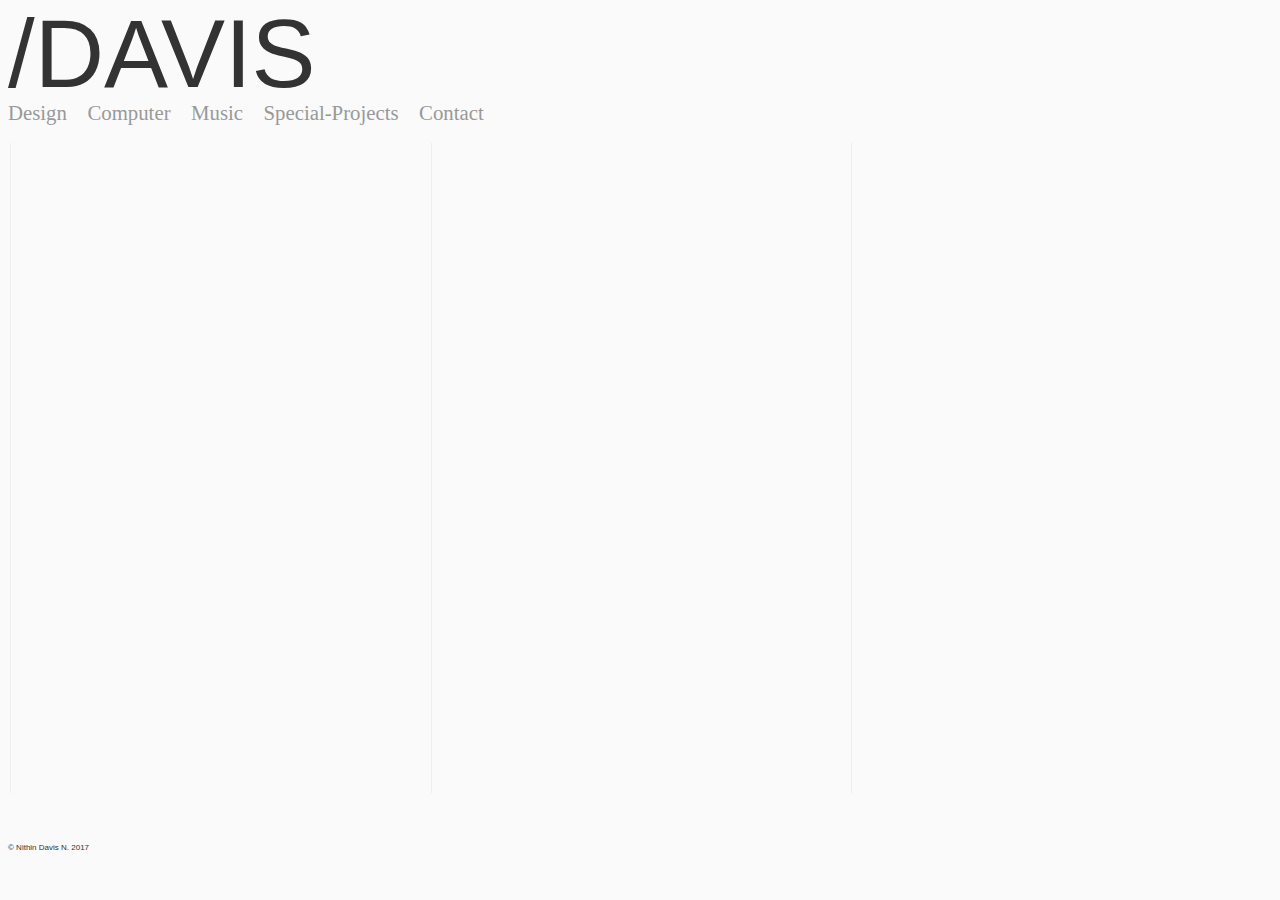
==== index.html @ 9c60365f "initial commit" ====
<!DOCTYPE html>
<html>
  <head>
    <meta charset="utf-8">
    <title></title>
    <link rel="stylesheet" href="_css/style.css" media="screen" title="no title" charset="utf-8">
    <script type="text/javascript" href="_js/script.js">

    </script>
  </head>
  <body>
    <h1>/DAVIS</h1>
    <nav id="nav">
      <div class="navigation">
        <span><a href="index.html">Design</a></span>
        <span><a href="index.html">Computer</a></span>
        <span><a href="index.html">Music</a></span>
        <span><a href="index.html">Special&#8209;Projects</a></span>
        <span><a href="index.html">Contact</a></span>
      </div>
    </nav>
    <article class="content">
      <table>
        <tr>
          <td></td>
          <td></td>
          <td></td>
        </tr>
      </table>
    </article>

    <footer>&copy; Nithin Davis N. 2017</footer>

  </body>
</html>
---- _css/style.css ----
body {
  font: 100% "Helvetica", Arial, sans-serif;
  color: #333;
  background-color: #fafafa;
}

h1 {
  font: 100% "Helvetica Neue", Arial, sans-serif;
  font-size: 6rem;
  font-weight:normal;
  color: #333;
  margin: 0;
  margin-left: 0rem;
  padding: 0;
  line-height: 5.8rem;
}

nav {
    margin-top: 0rem;
}

div.navigation span {
  font-family: "PT Sans";
  font-weight: normal;
  font-size: 1.3rem;
  margin-right: 1rem;
}

a {
  color: #999;
  text-decoration: none;
}
a:hover {
  color: #666;
}
a:active {
  color: #f33;
}

article {
  margin-top: 1rem;
}

td {
  border-left: 1px solid #eee;
  padding:5px;
  height: 40rem;
  width: 30rem;;
}

footer {
  margin-top: 3rem;
  font-size: 0.5rem;
}
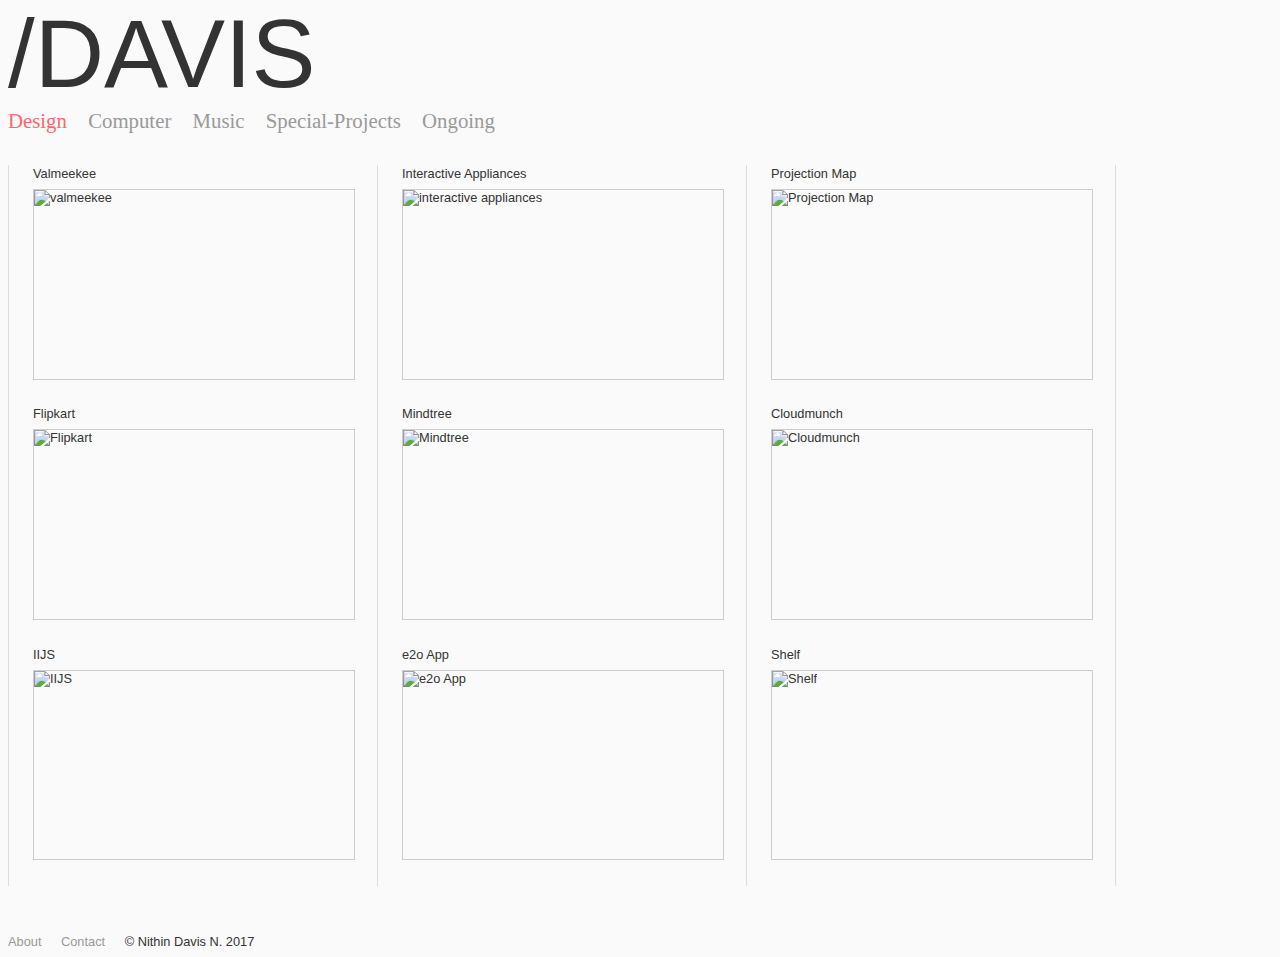
==== commit e432e0a6: "third commit" ====
--- a/index.html
+++ b/index.html
@@ -1,35 +1,89 @@
 <!DOCTYPE html>
 <html>
-  <head>
-    <meta charset="utf-8">
-    <title></title>
-    <link rel="stylesheet" href="_css/style.css" media="screen" title="no title" charset="utf-8">
-    <script type="text/javascript" href="_js/script.js">
+<head>
+  <meta charset="utf-8">
+  <title></title>
+  <link rel="stylesheet" href="css/style.css">
+</head>
+<body>
+  <h1>/DAVIS</h1>
+  <nav id="nav">
+    <span class="navElement"><a href="index.html" id="activeElement">Design</a></span>
+    <span class="navElement"><a href="index.html">Computer</a></span>
+    <span class="navElement"><a href="index.html">Music</a></span>
+    <span class="navElement"><a href="index.html">Special&#8209;Projects</a></span>
+    <span class="navElement"><a href="index.html">Ongoing</a></span>
+  </nav>
+  <article class="content">
+    <table>
+      <tr>
+        <td class="column">
+          <div class="tile">
+            <div>Valmeekee</div>
+            <div class="imgFrame"><img src="https://mir-cdn.behance.net/v1/rendition/projects/404/12090265.54824e992390e.png" alt="valmeekee"></div>
+          </div>
+        </td>
+        <td class="column">
+          <div class="tile">
+            <div>Interactive Appliances</div>
+            <div class="imgFrame"><img src="https://mir-s3-cdn-cf.behance.net/projects/404/ed637216441537.556e17378eaa4.png" alt="interactive appliances"></div>
+          </div>
+        </td>
+        <td class="column">
+          <div class="tile">
+            <div>Projection Map</div>
+            <div class="imgFrame"><img src="https://mir-s3-cdn-cf.behance.net/projects/404/8278245.547677e8d18d4.jpg" alt="Projection Map"></div>
+          </div>
+        </td>
+      </tr>
+      <tr>
+        <td class="column">
+          <div class="tile">
+            <div>Flipkart</div>
+            <div class="imgFrame"><img src="https://mir-s3-cdn-cf.behance.net/projects/404/43855024926089.5519747a040ac.png" alt="Flipkart"></div>
+          </div>
+        </td>
+        <td class="column">
+          <div class="tile">
+            <div>Mindtree</div>
+            <div class="imgFrame"><img src="https://mir-s3-cdn-cf.behance.net/projects/404/14353777.54856404efadd.png" alt="Mindtree"></div>
+          </div>
+        </td>
+        <td class="column">
+          <div class="tile">
+            <div>Cloudmunch</div>
+            <div class="imgFrame"><img src="https://mir-s3-cdn-cf.behance.net/projects/202/3688851.545e4b46c721a.jpg" alt="Cloudmunch"></div>
+          </div>
+        </td>
+      </tr>
+      <tr>
+        <td class="column">
+          <div class="tile">
+            <div>IIJS</div>
+            <div class="imgFrame"><img src="https://mir-s3-cdn-cf.behance.net/projects/202/923777.5445cc68b2f6a.jpg" alt="IIJS"></div>
+          </div>
+        </td>
+        <td class="column">
+          <div class="tile">
+            <div>e2o App</div>
+            <div class="imgFrame"><img src="https://mir-s3-cdn-cf.behance.net/projects/404/5819043.546946577a0c1.jpg" alt="e2o App"></div>
+          </div>
+        </td>
+        <td class="column">
+          <div class="tile">
+            <div>Shelf</div>
+            <div class="imgFrame"><img src="https://mir-s3-cdn-cf.behance.net/projects/404/5831599.546957755aeb8.jpg" alt="Shelf"></div>
+          </div>
+        </td>
+      </tr>
+    </table>
+  </article>
 
-    </script>
-  </head>
-  <body>
-    <h1>/DAVIS</h1>
-    <nav id="nav">
-      <div class="navigation">
-        <span><a href="index.html">Design</a></span>
-        <span><a href="index.html">Computer</a></span>
-        <span><a href="index.html">Music</a></span>
-        <span><a href="index.html">Special&#8209;Projects</a></span>
-        <span><a href="index.html">Contact</a></span>
-      </div>
-    </nav>
-    <article class="content">
-      <table>
-        <tr>
-          <td></td>
-          <td></td>
-          <td></td>
-        </tr>
-      </table>
-    </article>
+  <footer>
+    <span class="navElement"><a href="about.html">About</a></span>
+    <span class="navElement"><a href="index.html">Contact</a></span>
+    <span>&copy; Nithin Davis N. 2017</span>
+  </footer>
 
-    <footer>&copy; Nithin Davis N. 2017</footer>
-
-  </body>
+</body>
 </html>
--- a/css/style.css
+++ b/css/style.css
@@ -0,0 +1,115 @@
+body {
+  font: 100% "Helvetica", Arial, sans-serif;
+  color: #333;
+  background-color: #fafafa;
+}
+
+h1 {
+  font: 100% "Helvetica Neue", Arial, sans-serif;
+  font-size: 6rem;
+  font-weight:normal;
+  color: #333;
+  margin: 0;
+  margin-left: 0rem;
+  padding: 0;
+  line-height: 5.8rem;
+}
+
+nav {
+  margin-top: 0.5rem;
+  font-family: "PT Sans";
+  font-weight: normal;
+  font-size: 1.3rem;
+  margin-right: 1rem;
+}
+
+.navElement {
+  margin-right: 1rem;
+}
+
+#activeElement {
+  color: #f66;
+}
+
+a {
+  color: #999;
+  text-decoration: none;
+}
+a:hover {
+  color: #666;
+}
+a:active {
+  color: #f33;
+}
+
+article {
+  margin-top: 2rem;
+}
+/*
+td {
+  border-left: 1px solid #ccc;
+  padding:5px;
+
+
+}*/
+
+footer {
+  margin-top: 3rem;
+  font-size: 0.8rem;
+}
+table {
+  border-collapse: collapse;
+}
+
+.column {
+  border-left: 1px solid #ddd;
+  border-right: 1px solid #ddd;
+  /*border-radius: 2px;*/
+  width: 20rem;
+  height: auto;
+
+  /*box-shadow: 1px 2px 2px #eee;*/
+
+  padding-left: 1.5rem;
+  padding-right: 1.5rem;
+
+  text-align: left;
+  vertical-align: top;
+  font-size: 0.8rem;
+
+}
+
+.tile {
+
+  width:20rem;
+  height:11.3rem;
+  margin: auto;
+  margin-bottom: 3.6rem;
+}
+
+.tile div {
+  padding-bottom: 0.5rem;
+}
+
+img {
+  width: inherit;
+}
+div.imgFrame {
+  border: 1px solid #ccc;
+  overflow: hidden;
+  width:inherit;
+  height:inherit;
+}
+
+div.imgFrame img {
+  transition: transform 3s ease;
+
+}
+
+div.imgFrame:hover img {
+  transform: scale(1.1) translateY(-50px);
+  filter: brightness(80%);
+}
+div.imgFrame:hover {
+  border: 1px solid #666;
+}
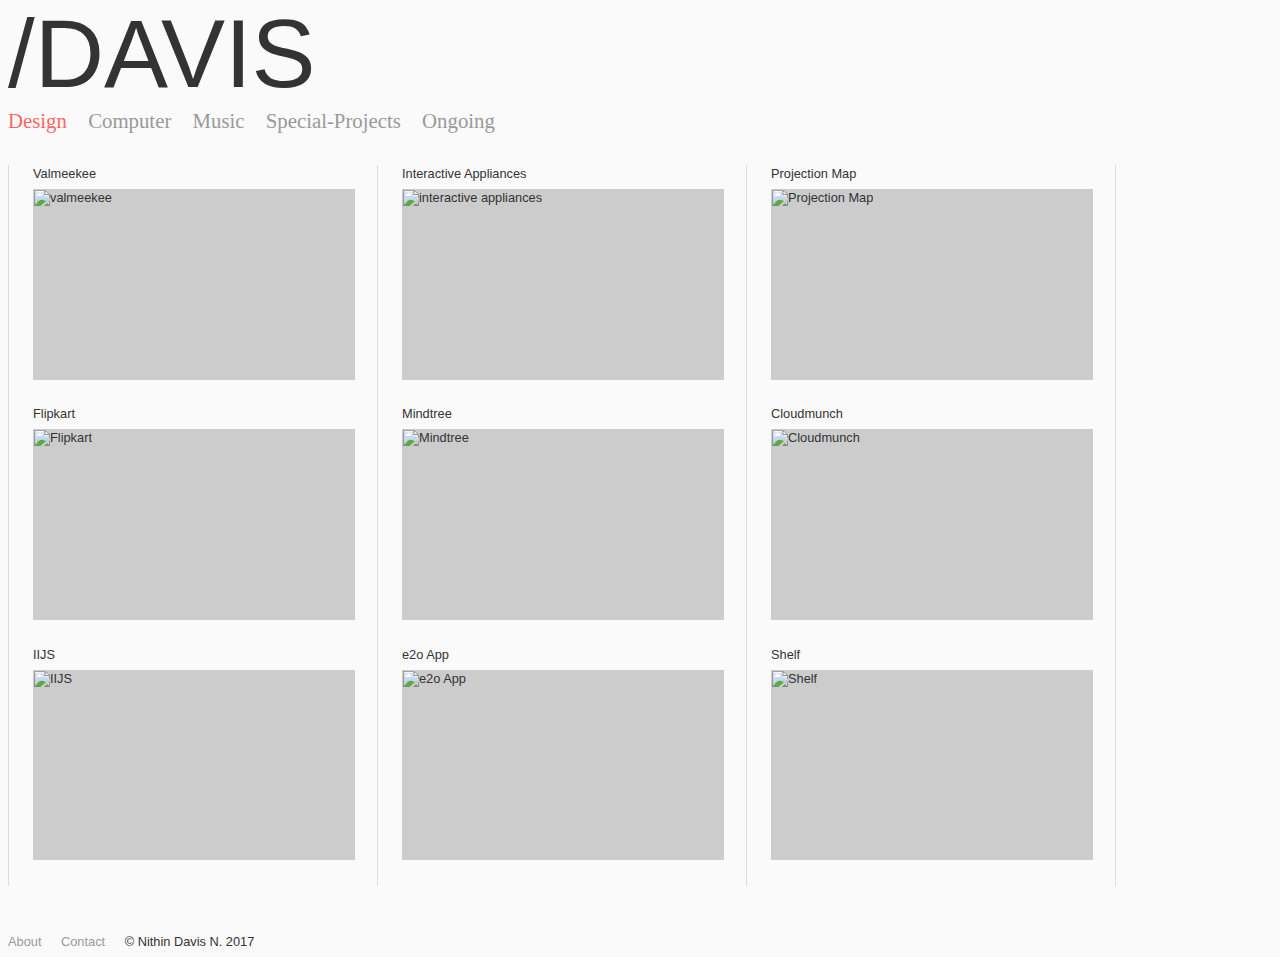
==== commit a7af46e1: "from kerala" ====
--- a/index.html
+++ b/index.html
@@ -2,10 +2,11 @@
 <html>
 <head>
   <meta charset="utf-8">
-  <title></title>
+  <title>DAVIS</title>
   <link rel="stylesheet" href="css/style.css">
+  <link rel="shortcut icon" type="image/png" href="images/favicon.png"/>
 </head>
-<body>
+<body lang="en">
   <h1>/DAVIS</h1>
   <nav id="nav">
     <span class="navElement"><a href="index.html" id="activeElement">Design</a></span>
--- a/css/style.css
+++ b/css/style.css
@@ -79,6 +79,12 @@
 
 }
 
+.profilePic {
+  width: 20rem;
+  height: 20rem;
+  background-color: #ccc;
+}
+
 .tile {
 
   width:20rem;
@@ -93,12 +99,14 @@
 
 img {
   width: inherit;
+
 }
 div.imgFrame {
   border: 1px solid #ccc;
   overflow: hidden;
   width:inherit;
   height:inherit;
+  background-color: #ccc;
 }
 
 div.imgFrame img {
@@ -113,3 +121,10 @@
 div.imgFrame:hover {
   border: 1px solid #666;
 }
+
+.expTable td,th{
+  padding-right: 10px;
+}
+h2.expTable {
+  color: red;
+}
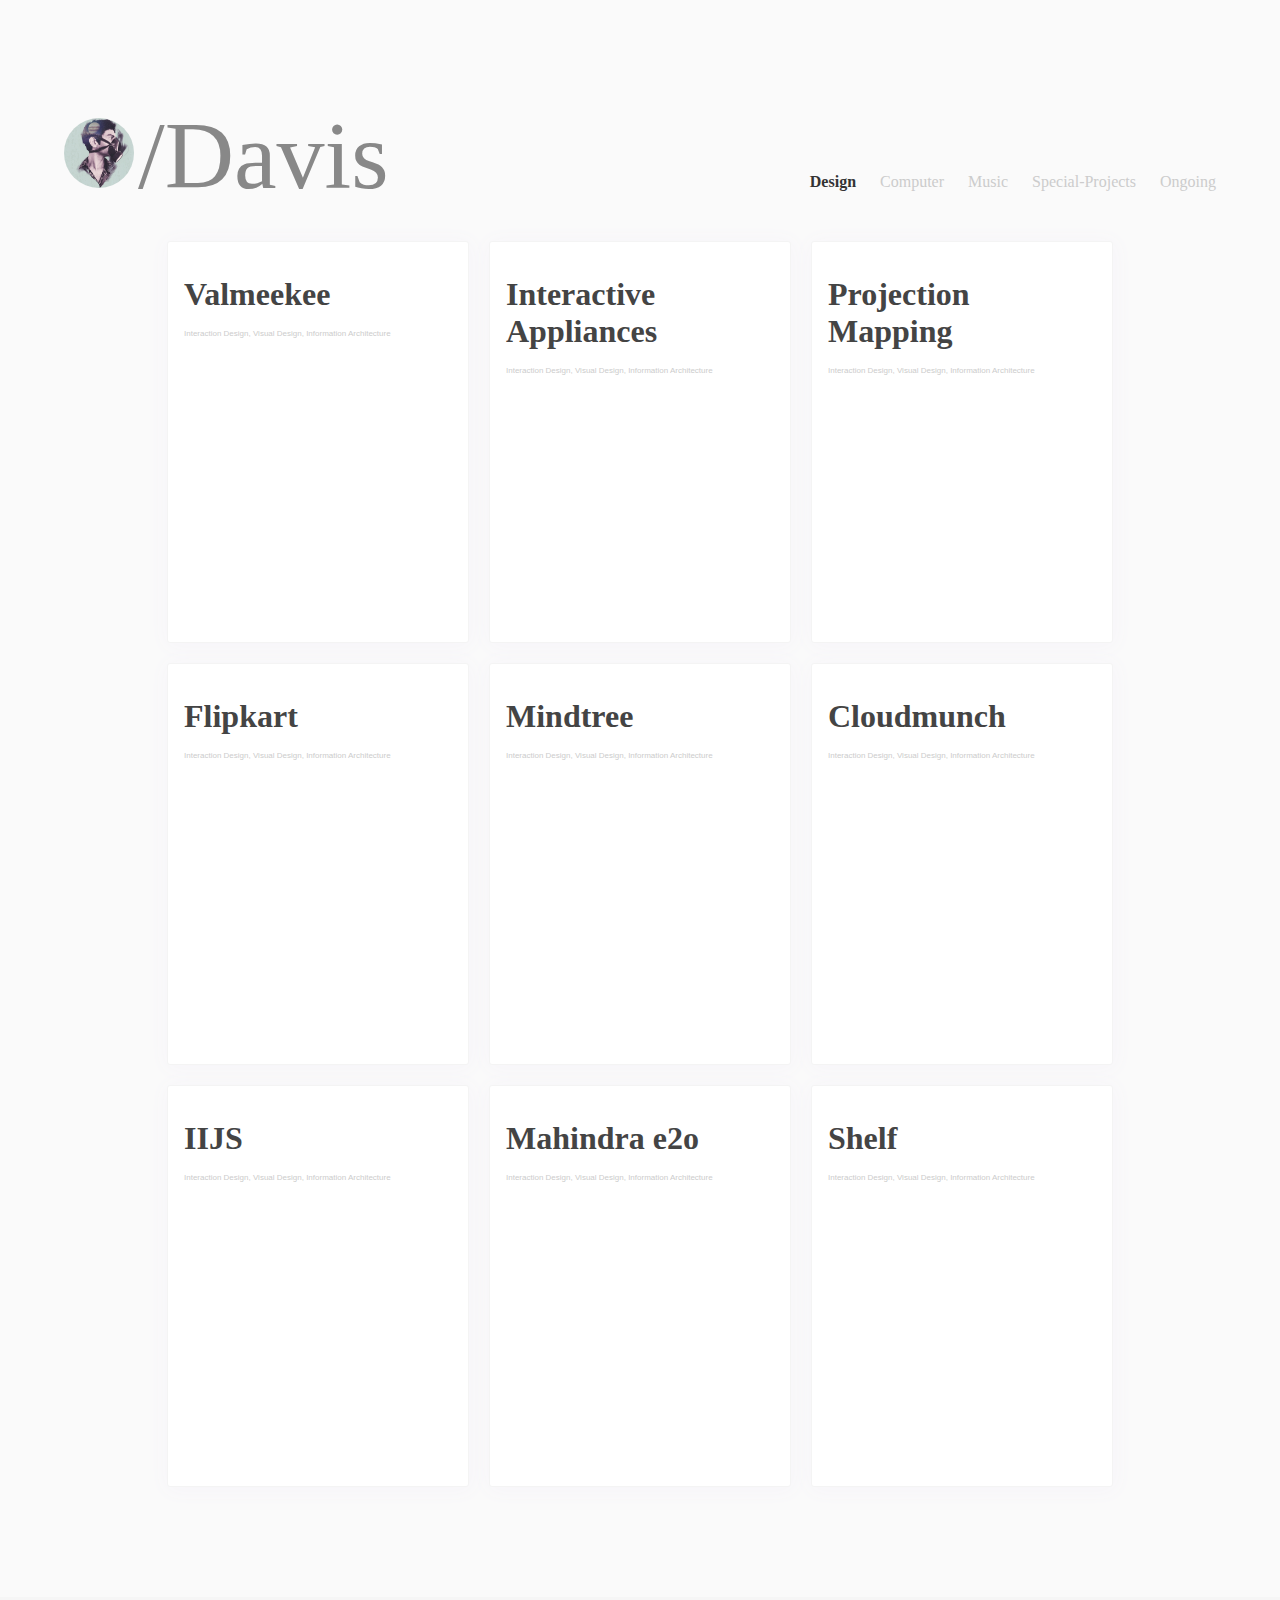
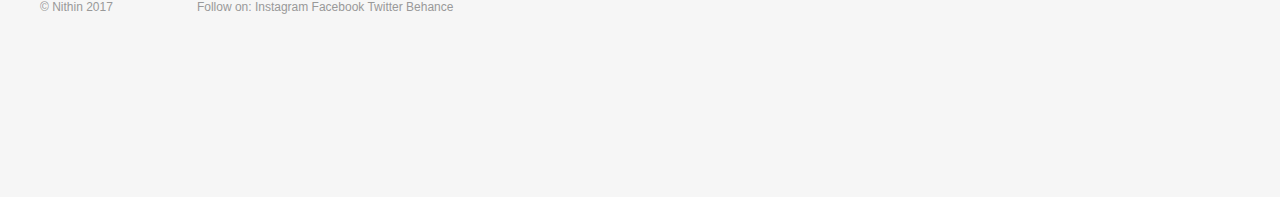
==== commit 1452c535: "new" ====
--- a/index.html
+++ b/index.html
@@ -1,90 +1,81 @@
 <!DOCTYPE html>
-<html>
-<head>
-  <meta charset="utf-8">
-  <title>DAVIS</title>
-  <link rel="stylesheet" href="css/style.css">
-  <link rel="shortcut icon" type="image/png" href="images/favicon.png"/>
-</head>
-<body lang="en">
-  <h1>/DAVIS</h1>
-  <nav id="nav">
-    <span class="navElement"><a href="index.html" id="activeElement">Design</a></span>
-    <span class="navElement"><a href="index.html">Computer</a></span>
-    <span class="navElement"><a href="index.html">Music</a></span>
-    <span class="navElement"><a href="index.html">Special&#8209;Projects</a></span>
-    <span class="navElement"><a href="index.html">Ongoing</a></span>
-  </nav>
-  <article class="content">
-    <table>
-      <tr>
-        <td class="column">
-          <div class="tile">
-            <div>Valmeekee</div>
-            <div class="imgFrame"><img src="https://mir-cdn.behance.net/v1/rendition/projects/404/12090265.54824e992390e.png" alt="valmeekee"></div>
-          </div>
-        </td>
-        <td class="column">
-          <div class="tile">
-            <div>Interactive Appliances</div>
-            <div class="imgFrame"><img src="https://mir-s3-cdn-cf.behance.net/projects/404/ed637216441537.556e17378eaa4.png" alt="interactive appliances"></div>
-          </div>
-        </td>
-        <td class="column">
-          <div class="tile">
-            <div>Projection Map</div>
-            <div class="imgFrame"><img src="https://mir-s3-cdn-cf.behance.net/projects/404/8278245.547677e8d18d4.jpg" alt="Projection Map"></div>
-          </div>
-        </td>
-      </tr>
-      <tr>
-        <td class="column">
-          <div class="tile">
-            <div>Flipkart</div>
-            <div class="imgFrame"><img src="https://mir-s3-cdn-cf.behance.net/projects/404/43855024926089.5519747a040ac.png" alt="Flipkart"></div>
-          </div>
-        </td>
-        <td class="column">
-          <div class="tile">
-            <div>Mindtree</div>
-            <div class="imgFrame"><img src="https://mir-s3-cdn-cf.behance.net/projects/404/14353777.54856404efadd.png" alt="Mindtree"></div>
-          </div>
-        </td>
-        <td class="column">
-          <div class="tile">
-            <div>Cloudmunch</div>
-            <div class="imgFrame"><img src="https://mir-s3-cdn-cf.behance.net/projects/202/3688851.545e4b46c721a.jpg" alt="Cloudmunch"></div>
-          </div>
-        </td>
-      </tr>
-      <tr>
-        <td class="column">
-          <div class="tile">
-            <div>IIJS</div>
-            <div class="imgFrame"><img src="https://mir-s3-cdn-cf.behance.net/projects/202/923777.5445cc68b2f6a.jpg" alt="IIJS"></div>
-          </div>
-        </td>
-        <td class="column">
-          <div class="tile">
-            <div>e2o App</div>
-            <div class="imgFrame"><img src="https://mir-s3-cdn-cf.behance.net/projects/404/5819043.546946577a0c1.jpg" alt="e2o App"></div>
-          </div>
-        </td>
-        <td class="column">
-          <div class="tile">
-            <div>Shelf</div>
-            <div class="imgFrame"><img src="https://mir-s3-cdn-cf.behance.net/projects/404/5831599.546957755aeb8.jpg" alt="Shelf"></div>
-          </div>
-        </td>
-      </tr>
-    </table>
-  </article>
-
-  <footer>
-    <span class="navElement"><a href="about.html">About</a></span>
-    <span class="navElement"><a href="index.html">Contact</a></span>
-    <span>&copy; Nithin Davis N. 2017</span>
-  </footer>
-
-</body>
+<html lang="en">
+  <head>
+    <meta charset="utf-8">
+    <title></title>
+    <link rel="stylesheet" href="css/style.css">
+  </head>
+  <body>
+    <header>
+      <img src="images/profile.jpg" alt="">
+      <h1>/Davis</h1>
+      <nav>
+        <ul>
+          <li><a class="selected" href="#">Design</a></li>
+          <li><a href="#">Computer</a></li>
+          <li><a href="#">Music</a></li>
+          <li><a href="#">Special-Projects</a></li>
+          <li><a href="#">Ongoing</a></li>
+        </ul>
+      </nav>
+      <select class="" name="">
+        <option value="Design">Design</option>
+        <option value="Computer">Computer</option>
+        <option value="Music">Music</option>
+        <option value="Special-Projects">Special-Projects</option>
+        <option value="Ongoing">Ongoing</option>
+      </select>
+    </header>
+    <article class="">
+    <div class="card">
+      <img src="https://mir-cdn.behance.net/v1/rendition/projects/404/12090265.54824e992390e.png" alt="">
+      <h2>Valmeekee</h2>
+      <h3>Interaction Design, Visual Design, Information Architecture</h3>
+    </div>
+    <div class="card">
+      <img src="https://mir-s3-cdn-cf.behance.net/projects/404/ed637216441537.556e17378eaa4.png" alt="">
+      <h2>Interactive Appliances</h2>
+      <h3>Interaction Design, Visual Design, Information Architecture</h3>
+    </div>
+    <div class="card">
+      <img src="https://mir-s3-cdn-cf.behance.net/projects/404/8278245.547677e8d18d4.jpg" alt="">
+      <h2>Projection Mapping</h2>
+      <h3>Interaction Design, Visual Design, Information Architecture</h3>
+    </div>
+    <div class="card">
+      <img src="https://mir-s3-cdn-cf.behance.net/projects/404/43855024926089.5519747a040ac.png" alt="">
+      <h2>Flipkart</h2>
+      <h3>Interaction Design, Visual Design, Information Architecture</h3>
+    </div>
+    <div class="card">
+      <img src="https://mir-s3-cdn-cf.behance.net/projects/404/14353777.54856404efadd.png" alt="">
+      <h2>Mindtree</h2>
+      <h3>Interaction Design, Visual Design, Information Architecture</h3>
+    </div>
+    <div class="card">
+      <img src="https://mir-s3-cdn-cf.behance.net/projects/202/3688851.545e4b46c721a.jpg" alt="">
+      <h2>Cloudmunch</h2>
+      <h3>Interaction Design, Visual Design, Information Architecture</h3>
+    </div>
+    <div class="card">
+      <img src="https://mir-s3-cdn-cf.behance.net/projects/202/923777.5445cc68b2f6a.jpg" alt="">
+      <h2>IIJS</h2>
+      <h3>Interaction Design, Visual Design, Information Architecture</h3>
+    </div>
+    <div class="card">
+      <img src="https://mir-s3-cdn-cf.behance.net/projects/404/5819043.546946577a0c1.jpg" alt="">
+      <h2>Mahindra e2o</h2>
+      <h3>Interaction Design, Visual Design, Information Architecture</h3>
+    </div>
+    <div class="card">
+      <img src="https://mir-s3-cdn-cf.behance.net/projects/404/5831599.546957755aeb8.jpg" alt="">
+      <h2>Shelf</h2>
+      <h3>Interaction Design, Visual Design, Information Architecture</h3>
+    </div>
+    </article>
+    <footer>
+      <p class="copyright">© Nithin 2017</p>
+      <p>Follow on: Instagram Facebook Twitter Behance</p>
+    </footer>
+  </body>
 </html>
--- a/css/style.css
+++ b/css/style.css
@@ -1,130 +1,339 @@
-body {
-  font: 100% "Helvetica", Arial, sans-serif;
-  color: #333;
-  background-color: #fafafa;
-}
-
-h1 {
-  font: 100% "Helvetica Neue", Arial, sans-serif;
-  font-size: 6rem;
-  font-weight:normal;
-  color: #333;
+body, h1, h2, h3, ul, img, div {
   margin: 0;
-  margin-left: 0rem;
   padding: 0;
-  line-height: 5.8rem;
-}
-
-nav {
-  margin-top: 0.5rem;
-  font-family: "PT Sans";
-  font-weight: normal;
-  font-size: 1.3rem;
-  margin-right: 1rem;
-}
-
-.navElement {
-  margin-right: 1rem;
-}
-
-#activeElement {
-  color: #f66;
-}
-
-a {
-  color: #999;
-  text-decoration: none;
-}
-a:hover {
-  color: #666;
-}
-a:active {
-  color: #f33;
-}
-
-article {
-  margin-top: 2rem;
-}
-/*
-td {
-  border-left: 1px solid #ccc;
-  padding:5px;
-
-
-}*/
-
-footer {
-  margin-top: 3rem;
-  font-size: 0.8rem;
-}
-table {
-  border-collapse: collapse;
-}
-
-.column {
-  border-left: 1px solid #ddd;
-  border-right: 1px solid #ddd;
-  /*border-radius: 2px;*/
-  width: 20rem;
-  height: auto;
-
-  /*box-shadow: 1px 2px 2px #eee;*/
-
-  padding-left: 1.5rem;
-  padding-right: 1.5rem;
-
-  text-align: left;
-  vertical-align: top;
-  font-size: 0.8rem;
-
-}
-
-.profilePic {
-  width: 20rem;
-  height: 20rem;
-  background-color: #ccc;
-}
-
-.tile {
-
-  width:20rem;
-  height:11.3rem;
-  margin: auto;
-  margin-bottom: 3.6rem;
-}
-
-.tile div {
-  padding-bottom: 0.5rem;
-}
-
-img {
-  width: inherit;
-
-}
-div.imgFrame {
-  border: 1px solid #ccc;
-  overflow: hidden;
-  width:inherit;
-  height:inherit;
-  background-color: #ccc;
-}
-
-div.imgFrame img {
-  transition: transform 3s ease;
-
-}
-
-div.imgFrame:hover img {
-  transform: scale(1.1) translateY(-50px);
-  filter: brightness(80%);
-}
-div.imgFrame:hover {
-  border: 1px solid #666;
-}
-
-.expTable td,th{
-  padding-right: 10px;
-}
-h2.expTable {
-  color: red;
-}
+}
+html, body, div, span, applet, object, iframe,
+h1, h2, h3, h4, h5, h6, p, blockquote, pre,
+a, abbr, acronym, address, big, cite, code,
+del, dfn, em, img, ins, kbd, q, s, samp,
+small, strike, strong, sub, sup, tt, var,
+b, u, i, center,
+dl, dt, dd, ol, ul, li,
+fieldset, form, label, legend,
+table, caption, tbody, tfoot, thead, tr, th, td,
+article, aside, canvas, details, embed,
+figure, figcaption, footer, header, hgroup,
+menu, nav, output, ruby, section, summary,
+time, mark, audio, video {
+	margin: 0;
+	padding: 0;
+	border: 0;
+	font-size: 100%;
+	font: inherit;
+	vertical-align: baseline;
+}
+@media (min-width:901px) {
+  body {
+    background-color: #fafafa;
+
+  }
+  header {
+    width: 90%;
+    margin: 20px auto;
+    margin-top: 100px;
+    margin-bottom: 20px;
+  }
+  header img {
+    display: inline;
+    height: 70px;
+    border-radius: 40px;
+  }
+  header h1 {
+    display: inline;
+    font-family: "Helvetica Neue";
+    font-weight: lighter;
+    font-size: 6em;
+    color: #888;
+  }
+
+  header select {
+    display: none;
+  }
+
+  header nav {
+    display: inline;
+  }
+  header nav ul {
+    display: inline;
+  }
+  header nav ul li{
+    display: inline;
+  }
+
+  nav a {
+    font-family: "PT Sans";
+    font-size: 1em;
+    color: #ccc;
+    padding-left: 20px;
+    text-decoration: none;
+  }
+  nav a:hover {
+    color: #999;
+  }
+  nav a.selected {
+    color: #333;
+    font-weight: bold;
+  }
+  header {
+    position: relative;
+  }
+  nav {
+    float: right;
+    position: absolute;
+    bottom: 20px;
+    right: 0px;
+    text-align: right;
+  }
+
+  article {
+    text-align: center;
+    font-size: 0;
+    width: 90%;
+    margin: 0 auto;
+  }
+  .card {
+    display: inline-block;
+
+    margin: 10px 10px;
+
+    background-color: #fff;
+    height: 400px;
+    width: 300px;
+    border: 1px solid #f4f4f4;
+    border-radius: 3px;
+    overflow: hidden;
+    box-shadow: 1px 2px 20px 1px #f6f4f9;
+
+    font-size: 16px;
+    text-align: left;
+  }
+  .card img {
+    height: 250px;
+    filter: saturate(30%) brightness(98%);
+  }
+  .card h2 {
+    margin: 1rem;
+
+    font-family: "PT Sans";
+    font-size: 2em;
+    font-weight: bold;
+    color: #444;
+  }
+  .card h3 {
+    font-family: sans-serif;
+    font-size: 0.5em;
+
+    color: #ccc;
+
+    margin: 1rem;
+  }
+  footer {
+    height: 200px;
+    margin-top: 100px;
+    background-color: #f6f6f6;
+  }
+  footer p.copyright {
+    font-family: sans-serif;
+    font-size: 12px;
+    color: #999;
+
+    padding: 40px;
+  }
+  footer p {
+    font-family: sans-serif;
+    font-size: 12px;
+    color: #999;
+    display: inline;
+
+    padding: 40px;
+  }
+
+}
+
+@media (min-width:481px) and (max-width:900px) {
+  body {
+    background-color: #fafafa;
+
+  }
+  header {
+    width: 90%;
+    margin: 20px auto;
+  }
+  header img {
+    display: inline;
+    height: 70px;
+    border-radius: 40px;
+  }
+  header h1 {
+    display: inline;
+    font-family: "Helvetica Neue";
+    font-weight: lighter;
+    font-size: 6em;
+    color: #888;
+  }
+
+  header nav {
+    display: none;
+  }
+  header {
+    position: relative;
+  }
+  header select {
+    display: inline;
+    float: right;
+    position: absolute;
+    bottom: 20px;
+    right: 0px;
+    text-align: right;
+
+    font-size: 1em;
+    border: none;
+    background: transparent;
+  }
+
+  article {
+    text-align: center;
+    font-size: 0;
+    width: 90%;
+    margin: 0 auto;
+  }
+  .card {
+    display: inline-block;
+
+    margin: 10px 10px;
+
+    background-color: #fff;
+    height: 400px;
+    width: 300px;
+    border-radius: 3px;
+    overflow: hidden;
+    box-shadow: 1px 2px 20px 1px #f6f4f9;
+
+    font-size: 16px;
+    text-align: left;
+  }
+  .card img {
+    height: 250px;
+    filter: saturate(30%) brightness(98%);
+  }
+  .card h2 {
+    margin: 1rem;
+
+    font-family: "PT Sans";
+    font-size: 2em;
+    font-weight: bold;
+    color: #444;
+  }
+  .card h3 {
+    font-family: sans-serif;
+    font-size: 0.5em;
+
+    color: #ccc;
+
+    margin: 1rem;
+  }
+  footer {
+    height: 200px;
+    margin-top: 100px;
+    background-color: #f6f6f6;
+  }
+  footer p.copyright {
+    font-family: sans-serif;
+    font-size: 12px;
+    color: #999;
+
+    padding: 40px;
+  }
+  footer p {
+    font-family: sans-serif;
+    font-size: 12px;
+    color: #999;
+    display: inline;
+
+    padding: 40px;
+  }
+
+
+}
+
+
+@media (max-width:480px) {
+  body {
+    background-color: #fafafa;
+
+  }
+  header {
+    width: 90%;
+    margin: 20px auto;
+  }
+  header img {
+    display: inline;
+    height: 70px;
+    border-radius: 40px;
+  }
+  header h1 {
+    display: inline;
+    font-family: "Helvetica Neue";
+    font-weight: lighter;
+    font-size: 6em;
+    color: #888;
+
+    text-align: center;
+  }
+  article {
+    text-align: center;
+    font-size: 0;
+    width: 100%;
+  }
+  .card {
+    display: inline-block;
+
+
+    margin: 0;
+
+    background-color: #fff;
+
+    height: 400px;
+    width: 100%;
+    overflow: hidden;
+
+    font-size: 16px;
+    text-align: left;
+
+    box-shadow: 0px -2px 20px 3px #ccc;
+  }
+  .card img {
+    width: 100%;
+    height: 250px;
+    object-fit: cover;
+    filter: saturate(30%) brightness(95%);
+  }
+  .card h2 {
+    margin: 1rem;
+
+    font-family: "PT Sans";
+    font-size: 2em;
+    font-weight: bold;
+    color: #444;
+  }
+  .card h3 {
+    font-family: sans-serif;
+    font-size: 0.5em;
+
+    color: #ccc;
+
+    margin: 1rem;
+
+    /*padding-bottom: 40px;
+    border-bottom: 1px solid #eee;*/
+  }
+  .card h3::after {
+    display: block;
+    content: "";
+    text-align: center;
+    margin: 30px auto;
+    border-bottom: 1px solid #eee;
+  }
+
+
+}
